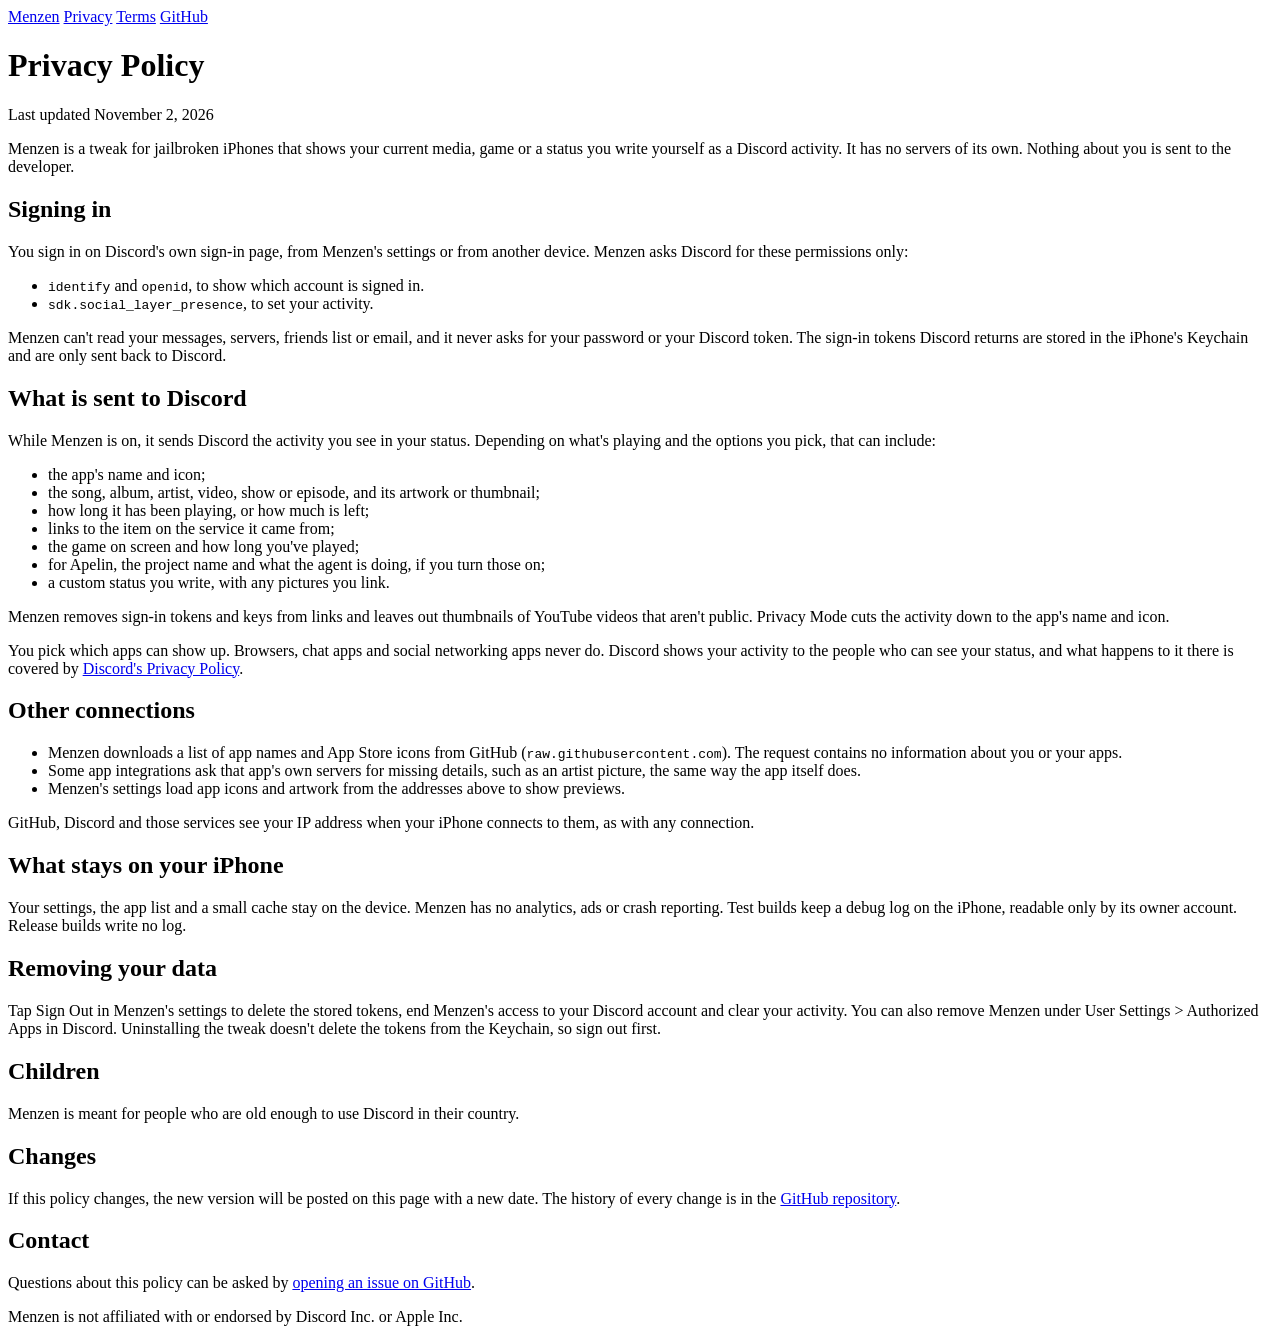
==== docs/privacy/index.html @ ebaa38f6 "chore: add website with privacy policy and terms" ====
<!DOCTYPE html>
<html lang="en">
<head>
	<meta charset="utf-8">
	<meta name="viewport" content="width=device-width, initial-scale=1">
	<title>Privacy Policy · Menzen</title>
	<link rel="stylesheet" href="/style.css">
</head>
<body>
<main>
	<nav>
		<a href="/">Menzen</a>
		<a href="/privacy/">Privacy</a>
		<a href="/tos/">Terms</a>
		<a href="https://github.com/waruhachi/Menzen">GitHub</a>
	</nav>

	<h1>Privacy Policy</h1>
	<p class="updated">Last updated November 2, 2026</p>

	<p>Menzen is a tweak for jailbroken iPhones that shows your current media, game or a status you write yourself as a Discord activity. It has no servers of its own. Nothing about you is sent to the developer.</p>

	<h2>Signing in</h2>
	<p>You sign in on Discord's own sign-in page, from Menzen's settings or from another device. Menzen asks Discord for these permissions only:</p>
	<ul>
		<li><code>identify</code> and <code>openid</code>, to show which account is signed in.</li>
		<li><code>sdk.social_layer_presence</code>, to set your activity.</li>
	</ul>
	<p>Menzen can't read your messages, servers, friends list or email, and it never asks for your password or your Discord token. The sign-in tokens Discord returns are stored in the iPhone's Keychain and are only sent back to Discord.</p>

	<h2>What is sent to Discord</h2>
	<p>While Menzen is on, it sends Discord the activity you see in your status. Depending on what's playing and the options you pick, that can include:</p>
	<ul>
		<li>the app's name and icon;</li>
		<li>the song, album, artist, video, show or episode, and its artwork or thumbnail;</li>
		<li>how long it has been playing, or how much is left;</li>
		<li>links to the item on the service it came from;</li>
		<li>the game on screen and how long you've played;</li>
		<li>for Apelin, the project name and what the agent is doing, if you turn those on;</li>
		<li>a custom status you write, with any pictures you link.</li>
	</ul>
	<p>Menzen removes sign-in tokens and keys from links and leaves out thumbnails of YouTube videos that aren't public. Privacy Mode cuts the activity down to the app's name and icon.</p>
	<p>You pick which apps can show up. Browsers, chat apps and social networking apps never do. Discord shows your activity to the people who can see your status, and what happens to it there is covered by <a href="https://discord.com/privacy">Discord's Privacy Policy</a>.</p>

	<h2>Other connections</h2>
	<ul>
		<li>Menzen downloads a list of app names and App Store icons from GitHub (<code>raw.githubusercontent.com</code>). The request contains no information about you or your apps.</li>
		<li>Some app integrations ask that app's own servers for missing details, such as an artist picture, the same way the app itself does.</li>
		<li>Menzen's settings load app icons and artwork from the addresses above to show previews.</li>
	</ul>
	<p>GitHub, Discord and those services see your IP address when your iPhone connects to them, as with any connection.</p>

	<h2>What stays on your iPhone</h2>
	<p>Your settings, the app list and a small cache stay on the device. Menzen has no analytics, ads or crash reporting. Test builds keep a debug log on the iPhone, readable only by its owner account. Release builds write no log.</p>

	<h2>Removing your data</h2>
	<p>Tap Sign Out in Menzen's settings to delete the stored tokens, end Menzen's access to your Discord account and clear your activity. You can also remove Menzen under User Settings &gt; Authorized Apps in Discord. Uninstalling the tweak doesn't delete the tokens from the Keychain, so sign out first.</p>

	<h2>Children</h2>
	<p>Menzen is meant for people who are old enough to use Discord in their country.</p>

	<h2>Changes</h2>
	<p>If this policy changes, the new version will be posted on this page with a new date. The history of every change is in the <a href="https://github.com/waruhachi/Menzen/commits/main/docs">GitHub repository</a>.</p>

	<h2>Contact</h2>
	<p>Questions about this policy can be asked by <a href="https://github.com/waruhachi/Menzen/issues">opening an issue on GitHub</a>.</p>

	<footer>Menzen is not affiliated with or endorsed by Discord Inc. or Apple Inc.</footer>
</main>
</body>
</html>
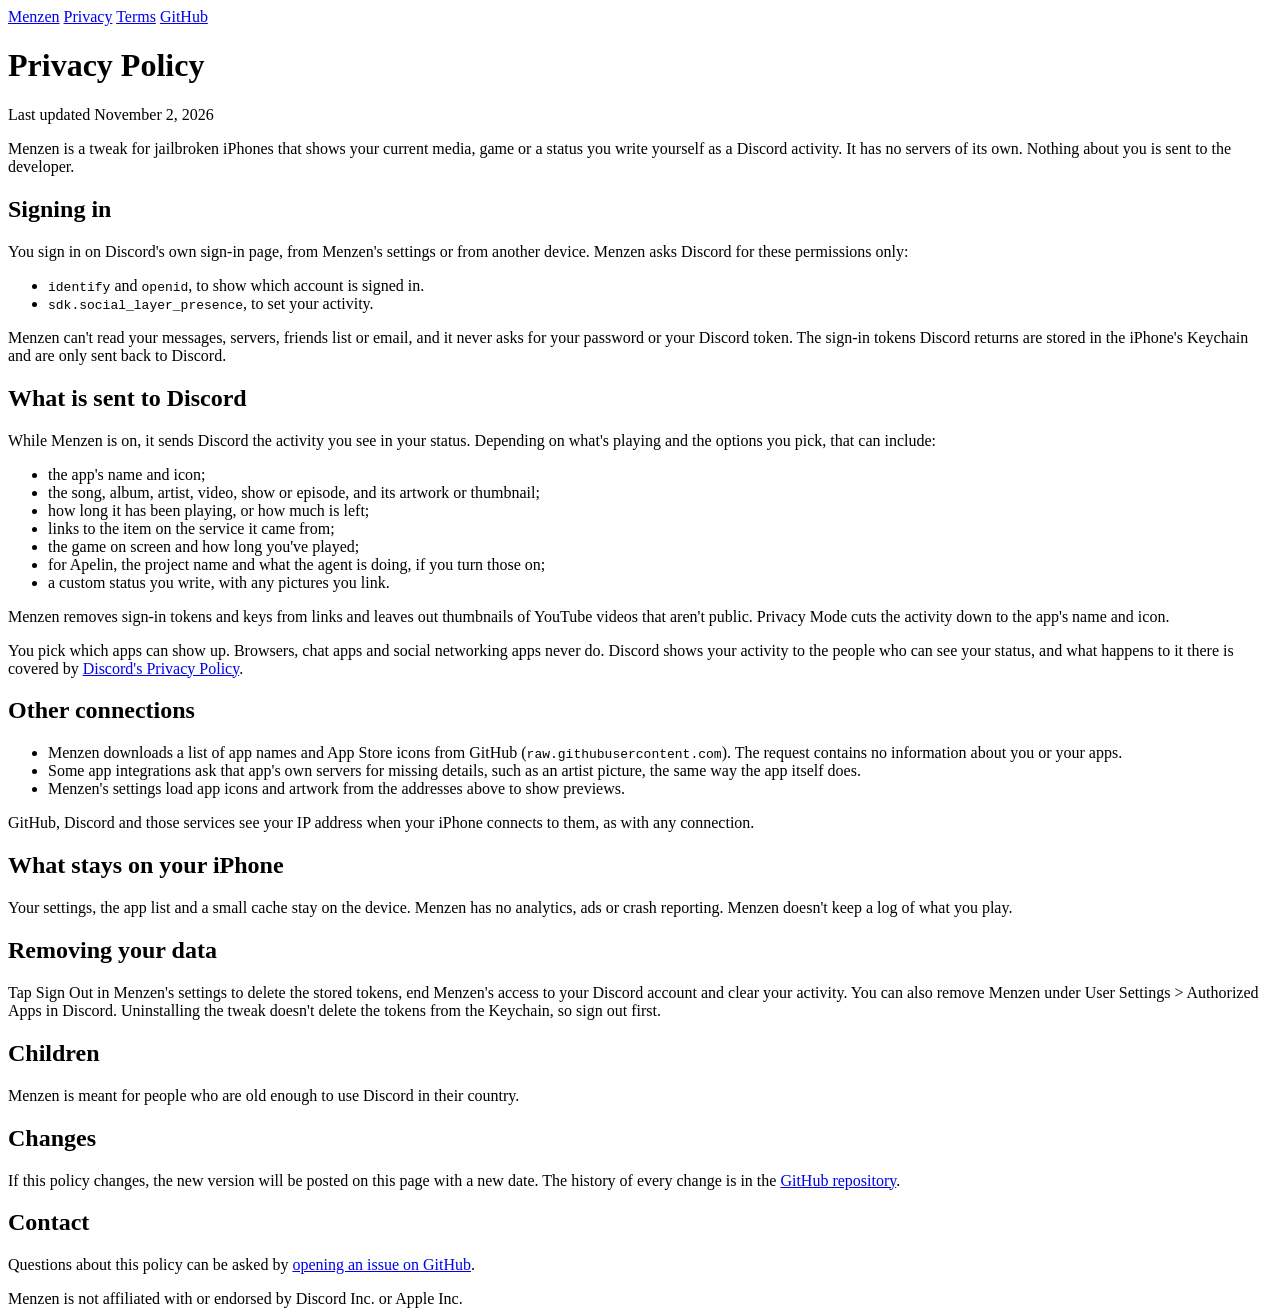
==== commit a9c1eb8a: "chore: remove all debug logic" ====
--- a/docs/privacy/index.html
+++ b/docs/privacy/index.html
@@ -51,7 +51,7 @@
 	<p>GitHub, Discord and those services see your IP address when your iPhone connects to them, as with any connection.</p>
 
 	<h2>What stays on your iPhone</h2>
-	<p>Your settings, the app list and a small cache stay on the device. Menzen has no analytics, ads or crash reporting. Test builds keep a debug log on the iPhone, readable only by its owner account. Release builds write no log.</p>
+	<p>Your settings, the app list and a small cache stay on the device. Menzen has no analytics, ads or crash reporting. Menzen doesn't keep a log of what you play.</p>
 
 	<h2>Removing your data</h2>
 	<p>Tap Sign Out in Menzen's settings to delete the stored tokens, end Menzen's access to your Discord account and clear your activity. You can also remove Menzen under User Settings &gt; Authorized Apps in Discord. Uninstalling the tweak doesn't delete the tokens from the Keychain, so sign out first.</p>
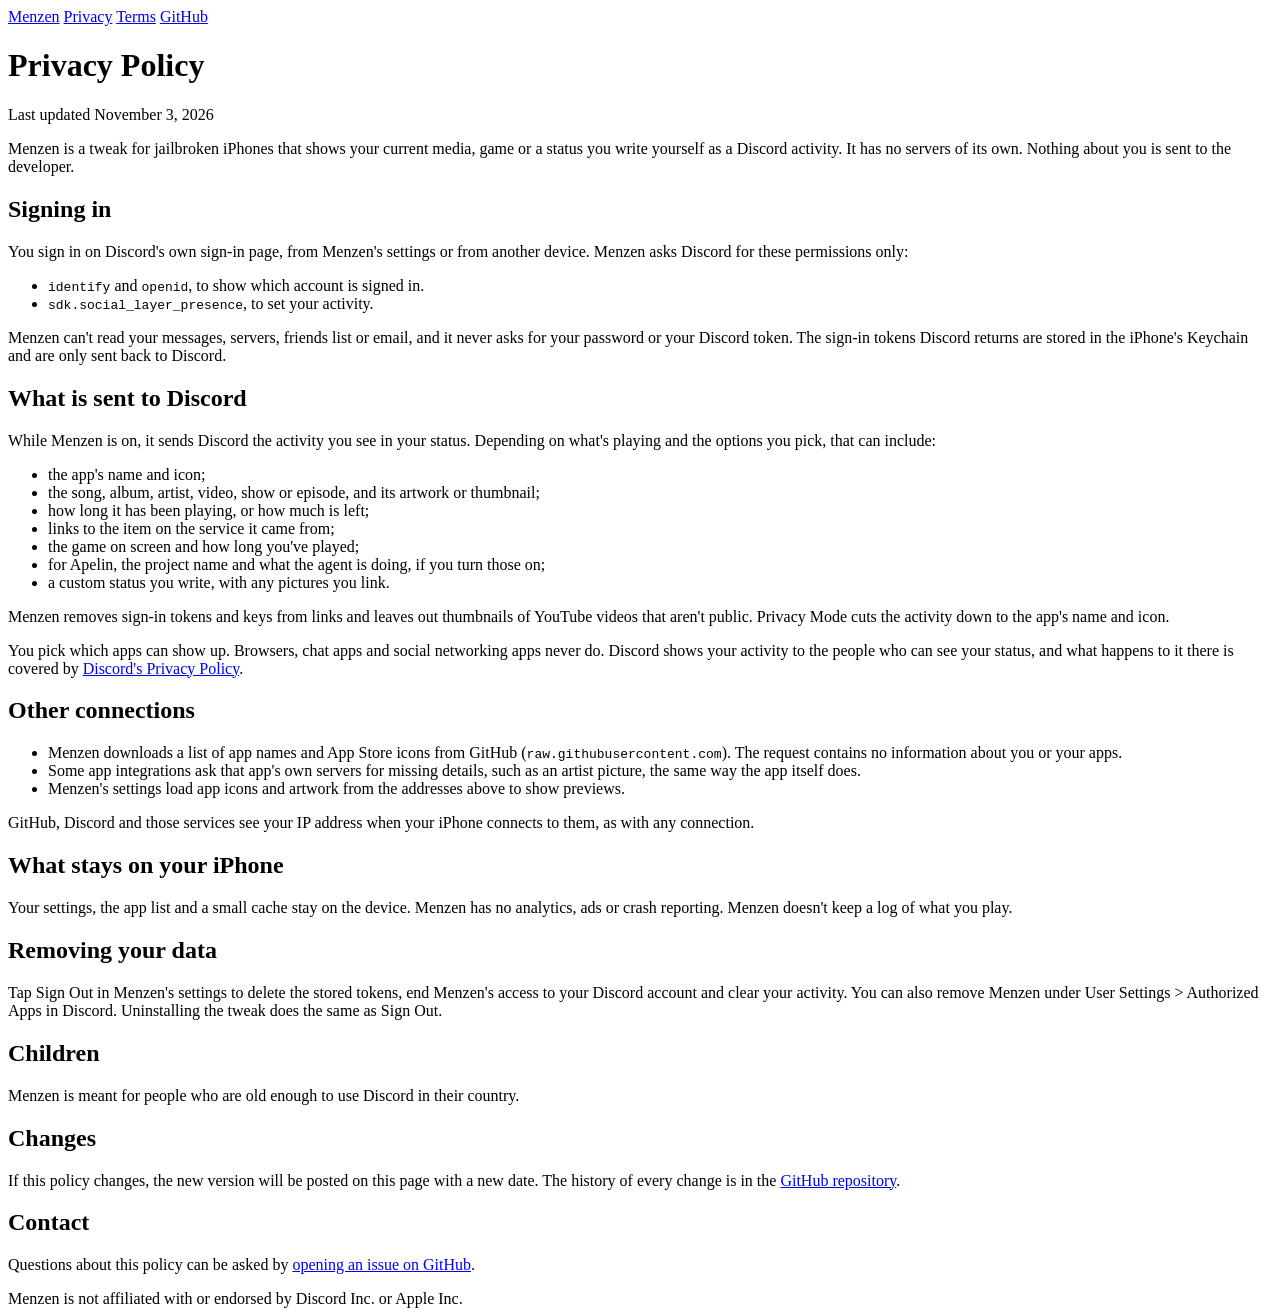
==== commit 993cf818: "chore: note that uninstalling signs out in privacy policy" ====
--- a/docs/privacy/index.html
+++ b/docs/privacy/index.html
@@ -16,7 +16,7 @@
 	</nav>
 
 	<h1>Privacy Policy</h1>
-	<p class="updated">Last updated November 2, 2026</p>
+	<p class="updated">Last updated November 3, 2026</p>
 
 	<p>Menzen is a tweak for jailbroken iPhones that shows your current media, game or a status you write yourself as a Discord activity. It has no servers of its own. Nothing about you is sent to the developer.</p>
 
@@ -54,7 +54,7 @@
 	<p>Your settings, the app list and a small cache stay on the device. Menzen has no analytics, ads or crash reporting. Menzen doesn't keep a log of what you play.</p>
 
 	<h2>Removing your data</h2>
-	<p>Tap Sign Out in Menzen's settings to delete the stored tokens, end Menzen's access to your Discord account and clear your activity. You can also remove Menzen under User Settings &gt; Authorized Apps in Discord. Uninstalling the tweak doesn't delete the tokens from the Keychain, so sign out first.</p>
+	<p>Tap Sign Out in Menzen's settings to delete the stored tokens, end Menzen's access to your Discord account and clear your activity. You can also remove Menzen under User Settings &gt; Authorized Apps in Discord. Uninstalling the tweak does the same as Sign Out.</p>
 
 	<h2>Children</h2>
 	<p>Menzen is meant for people who are old enough to use Discord in their country.</p>
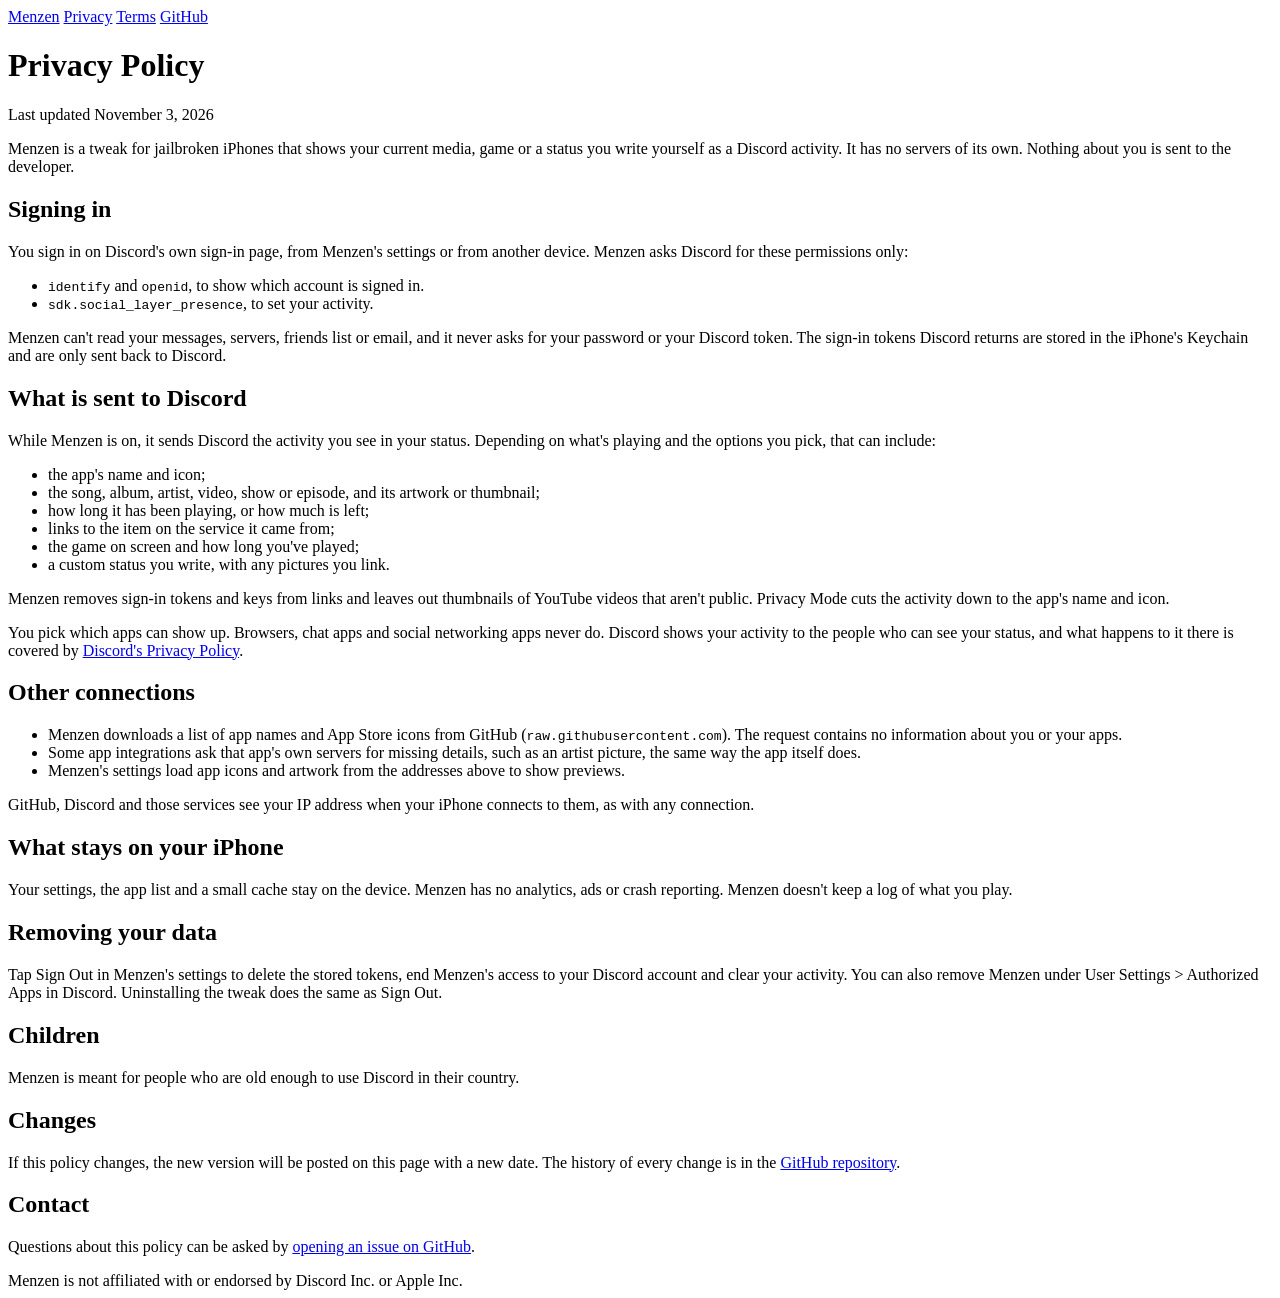
==== commit bedc1988: "chore: remove the built-in apelin support" ====
--- a/docs/privacy/index.html
+++ b/docs/privacy/index.html
@@ -36,7 +36,6 @@
 		<li>how long it has been playing, or how much is left;</li>
 		<li>links to the item on the service it came from;</li>
 		<li>the game on screen and how long you've played;</li>
-		<li>for Apelin, the project name and what the agent is doing, if you turn those on;</li>
 		<li>a custom status you write, with any pictures you link.</li>
 	</ul>
 	<p>Menzen removes sign-in tokens and keys from links and leaves out thumbnails of YouTube videos that aren't public. Privacy Mode cuts the activity down to the app's name and icon.</p>
